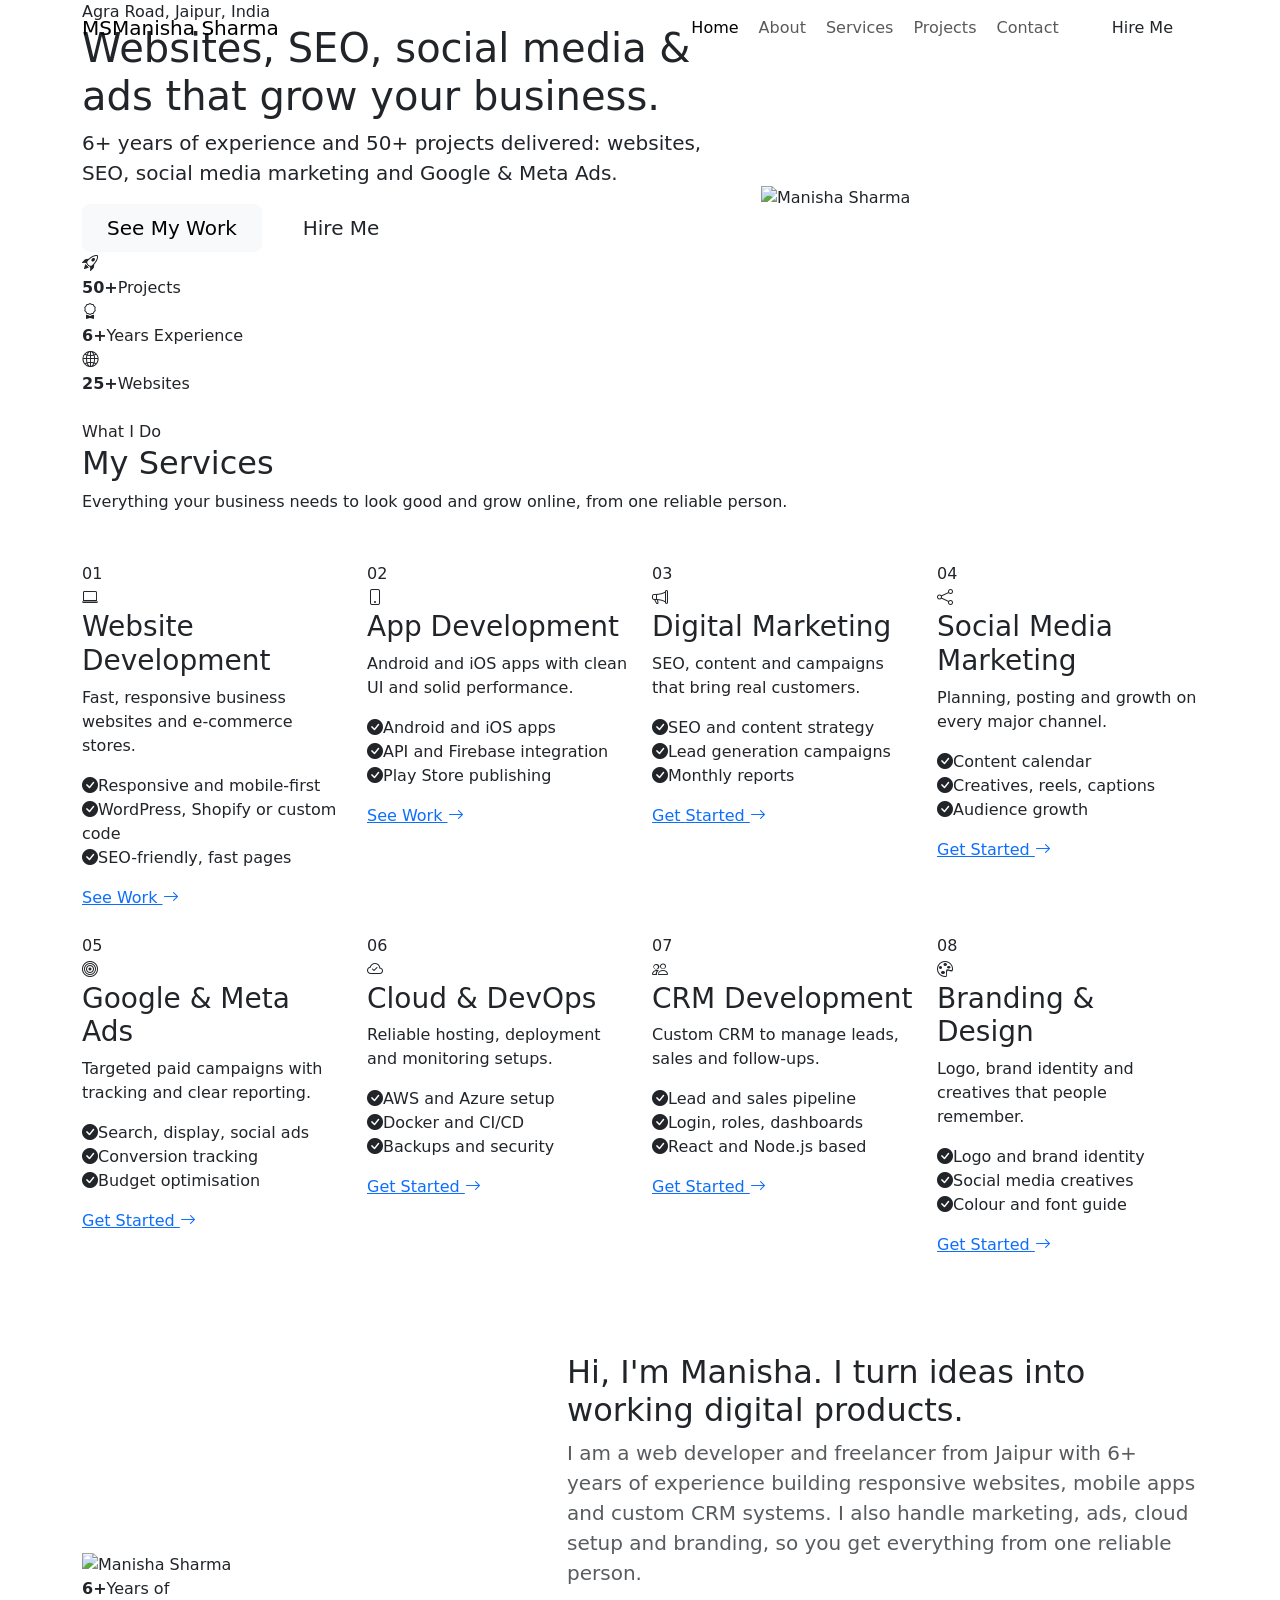
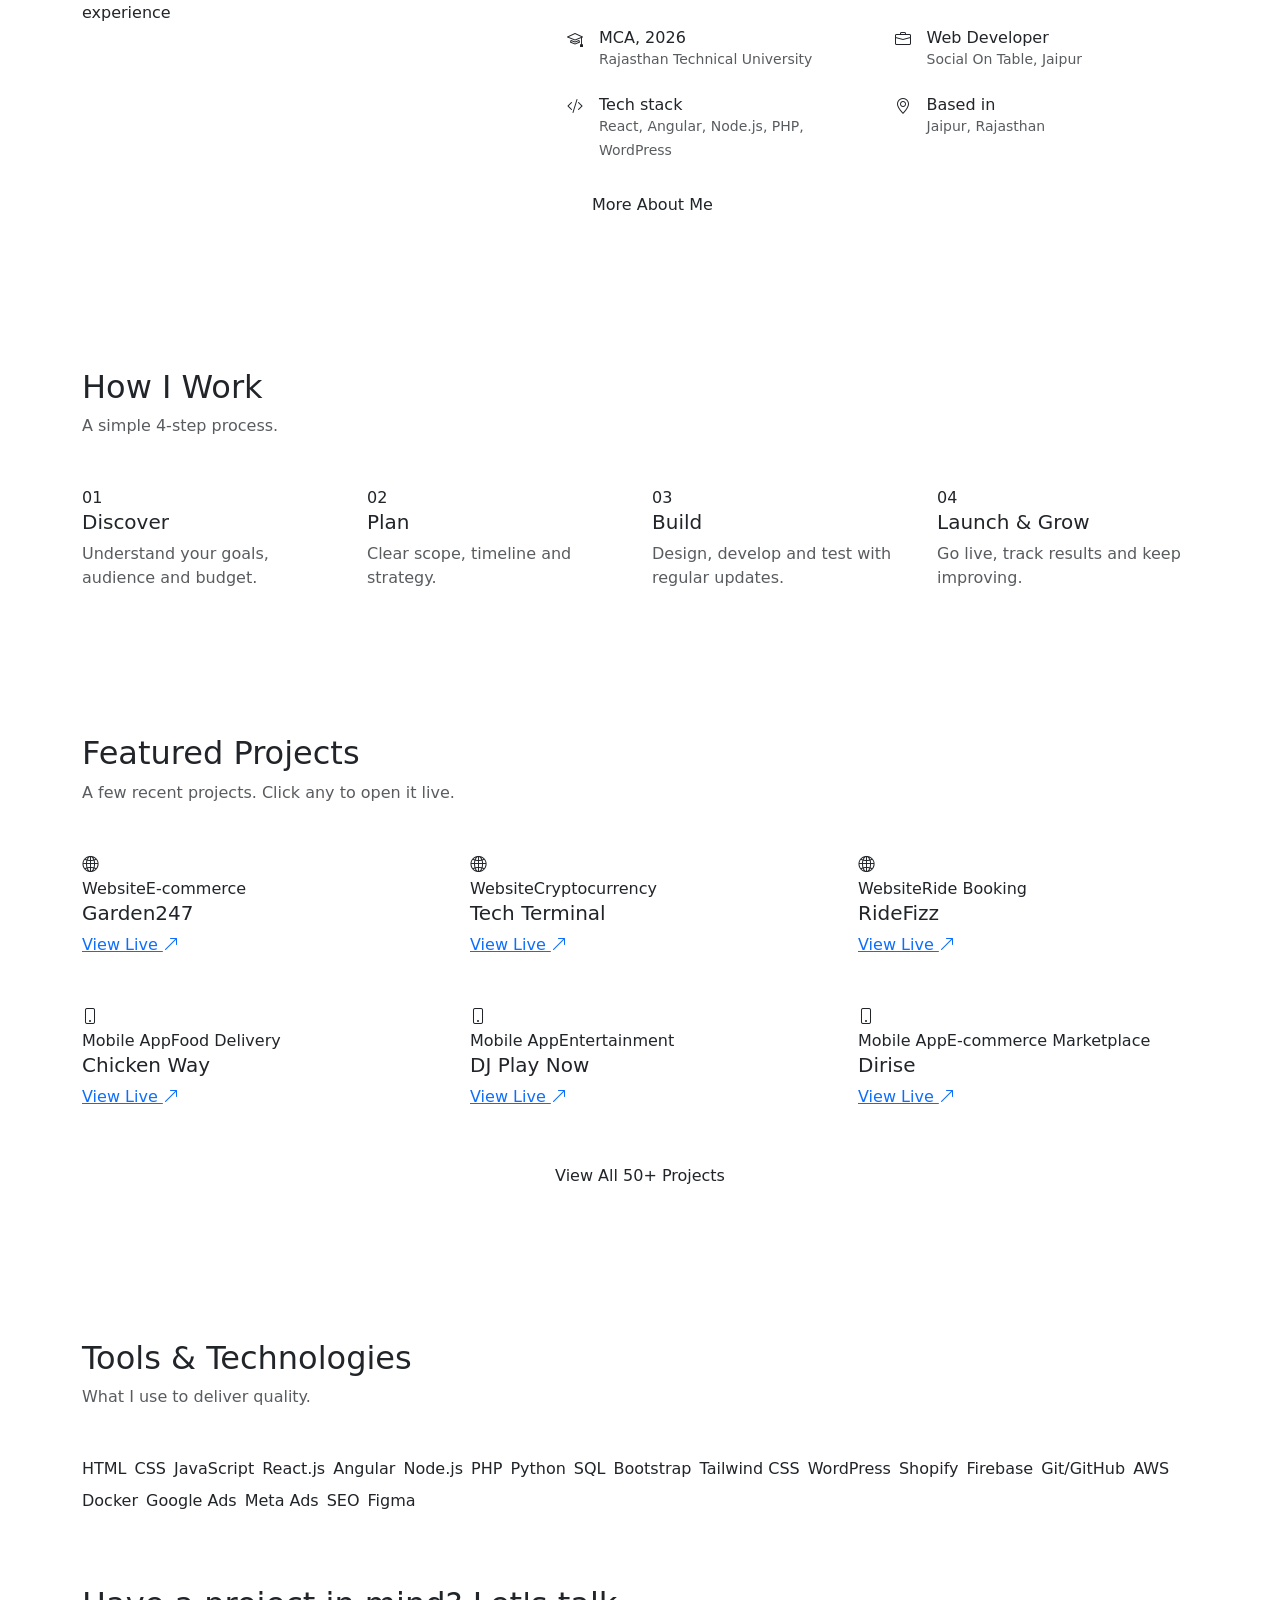
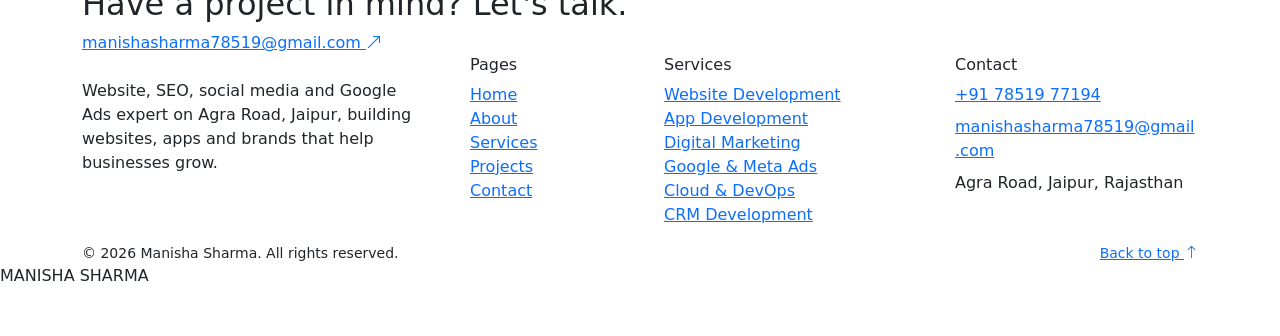
==== index.html @ 6ac6986d "Add files via upload" ====
<!DOCTYPE html>
<html lang="en"><head><meta charset="UTF-8"><meta name="viewport" content="width=device-width, initial-scale=1">
<title>Home | Manisha Sharma</title><meta name="description" content="Manisha Sharma - Manisha Sharma - 6+ years in websites, SEO, social media and Google &amp; Meta Ads. 50+ projects.">
<link href="https://cdn.jsdelivr.net/npm/bootstrap@5.3.3/dist/css/bootstrap.min.css" rel="stylesheet">
<link href="https://cdn.jsdelivr.net/npm/bootstrap-icons@1.11.3/font/bootstrap-icons.min.css" rel="stylesheet">
<link href="https://fonts.googleapis.com/css2?family=Plus+Jakarta+Sans:wght@500;600;700;800&family=DM+Sans:wght@400;500;700&display=swap" rel="stylesheet"><link href="css/style.css" rel="stylesheet"></head><body id="top">
<nav class="navbar navbar-expand-lg fixed-top"><div class="container"><a class="navbar-brand" href="index.html"><span class="logo">MS</span>Manisha Sharma</a>
<button class="navbar-toggler border-0" data-bs-toggle="collapse" data-bs-target="#nv" aria-label="Menu"><i class="bi bi-list fs-1 text-navy"></i></button>
<div class="collapse navbar-collapse" id="nv"><ul class="navbar-nav ms-auto align-items-lg-center gap-lg-1"><li class="nav-item"><a class="nav-link active" href="index.html">Home</a></li><li class="nav-item"><a class="nav-link" href="about.html">About</a></li><li class="nav-item"><a class="nav-link" href="services.html">Services</a></li><li class="nav-item"><a class="nav-link" href="projects.html">Projects</a></li><li class="nav-item"><a class="nav-link" href="contact.html">Contact</a></li><li class="nav-item ms-lg-3 mt-2 mt-lg-0"><a href="contact.html" class="btn btn-navy px-4">Hire Me</a></li></ul></div></div></nav>
<section class="hero"><div class="container"><div class="row align-items-center g-5"><div class="col-lg-7 order-2 order-lg-1"><span class="tag">Agra Road, Jaipur, India</span><h1>Websites, SEO, social media &amp; ads that grow your business.</h1><p class="lead">6+ years of experience and 50+ projects delivered: websites, SEO, social media marketing and Google &amp; Meta Ads.</p><div class="d-flex flex-wrap gap-3"><a href="projects.html" class="btn btn-light btn-lg px-4">See My Work</a><a href="contact.html" class="btn btn-ghost btn-lg px-4">Hire Me</a></div><div class="hero-stats"><div class="hs"><i class="bi bi-rocket-takeoff"></i><div><b>50+</b><span>Projects</span></div></div><div class="hs"><i class="bi bi-award"></i><div><b>6+</b><span>Years Experience</span></div></div><div class="hs"><i class="bi bi-globe2"></i><div><b>25+</b><span>Websites</span></div></div></div></div><div class="col-lg-5 order-1 order-lg-2"><div class="photo-card"><img src="img/manisha.png" alt="Manisha Sharma"></div></div></div></div></section>
<section class="svc2"><div class="container py-4"><div class="sh mb-5"><span class="tag2">What I Do</span><h2 class="sec-title">My Services</h2><p class="mb-0">Everything your business needs to look good and grow online, from one reliable person.</p></div><div class="row g-4"><div class="col-md-6 col-xl-3"><div class="sv2"><span class="sv2-n">01</span><div class="sv2-ic"><i class="bi bi-laptop"></i></div><h3>Website Development</h3><p>Fast, responsive business websites and e-commerce stores.</p><ul class="list-unstyled"><li><i class="bi bi-check-circle-fill"></i><span>Responsive and mobile-first</span></li><li><i class="bi bi-check-circle-fill"></i><span>WordPress, Shopify or custom code</span></li><li><i class="bi bi-check-circle-fill"></i><span>SEO-friendly, fast pages</span></li></ul><a href="projects.html?cat=Website" class="sv2-go">See Work <i class="bi bi-arrow-right"></i></a></div></div><div class="col-md-6 col-xl-3"><div class="sv2"><span class="sv2-n">02</span><div class="sv2-ic"><i class="bi bi-phone"></i></div><h3>App Development</h3><p>Android and iOS apps with clean UI and solid performance.</p><ul class="list-unstyled"><li><i class="bi bi-check-circle-fill"></i><span>Android and iOS apps</span></li><li><i class="bi bi-check-circle-fill"></i><span>API and Firebase integration</span></li><li><i class="bi bi-check-circle-fill"></i><span>Play Store publishing</span></li></ul><a href="projects.html?cat=Mobile%20App" class="sv2-go">See Work <i class="bi bi-arrow-right"></i></a></div></div><div class="col-md-6 col-xl-3"><div class="sv2"><span class="sv2-n">03</span><div class="sv2-ic"><i class="bi bi-megaphone"></i></div><h3>Digital Marketing</h3><p>SEO, content and campaigns that bring real customers.</p><ul class="list-unstyled"><li><i class="bi bi-check-circle-fill"></i><span>SEO and content strategy</span></li><li><i class="bi bi-check-circle-fill"></i><span>Lead generation campaigns</span></li><li><i class="bi bi-check-circle-fill"></i><span>Monthly reports</span></li></ul><a href="contact.html" class="sv2-go">Get Started <i class="bi bi-arrow-right"></i></a></div></div><div class="col-md-6 col-xl-3"><div class="sv2"><span class="sv2-n">04</span><div class="sv2-ic"><i class="bi bi-share"></i></div><h3>Social Media Marketing</h3><p>Planning, posting and growth on every major channel.</p><ul class="list-unstyled"><li><i class="bi bi-check-circle-fill"></i><span>Content calendar</span></li><li><i class="bi bi-check-circle-fill"></i><span>Creatives, reels, captions</span></li><li><i class="bi bi-check-circle-fill"></i><span>Audience growth</span></li></ul><a href="contact.html" class="sv2-go">Get Started <i class="bi bi-arrow-right"></i></a></div></div><div class="col-md-6 col-xl-3"><div class="sv2"><span class="sv2-n">05</span><div class="sv2-ic"><i class="bi bi-bullseye"></i></div><h3>Google &amp; Meta Ads</h3><p>Targeted paid campaigns with tracking and clear reporting.</p><ul class="list-unstyled"><li><i class="bi bi-check-circle-fill"></i><span>Search, display, social ads</span></li><li><i class="bi bi-check-circle-fill"></i><span>Conversion tracking</span></li><li><i class="bi bi-check-circle-fill"></i><span>Budget optimisation</span></li></ul><a href="contact.html" class="sv2-go">Get Started <i class="bi bi-arrow-right"></i></a></div></div><div class="col-md-6 col-xl-3"><div class="sv2"><span class="sv2-n">06</span><div class="sv2-ic"><i class="bi bi-cloud-check"></i></div><h3>Cloud &amp; DevOps</h3><p>Reliable hosting, deployment and monitoring setups.</p><ul class="list-unstyled"><li><i class="bi bi-check-circle-fill"></i><span>AWS and Azure setup</span></li><li><i class="bi bi-check-circle-fill"></i><span>Docker and CI/CD</span></li><li><i class="bi bi-check-circle-fill"></i><span>Backups and security</span></li></ul><a href="contact.html" class="sv2-go">Get Started <i class="bi bi-arrow-right"></i></a></div></div><div class="col-md-6 col-xl-3"><div class="sv2"><span class="sv2-n">07</span><div class="sv2-ic"><i class="bi bi-people"></i></div><h3>CRM Development</h3><p>Custom CRM to manage leads, sales and follow-ups.</p><ul class="list-unstyled"><li><i class="bi bi-check-circle-fill"></i><span>Lead and sales pipeline</span></li><li><i class="bi bi-check-circle-fill"></i><span>Login, roles, dashboards</span></li><li><i class="bi bi-check-circle-fill"></i><span>React and Node.js based</span></li></ul><a href="contact.html" class="sv2-go">Get Started <i class="bi bi-arrow-right"></i></a></div></div><div class="col-md-6 col-xl-3"><div class="sv2"><span class="sv2-n">08</span><div class="sv2-ic"><i class="bi bi-palette"></i></div><h3>Branding &amp; Design</h3><p>Logo, brand identity and creatives that people remember.</p><ul class="list-unstyled"><li><i class="bi bi-check-circle-fill"></i><span>Logo and brand identity</span></li><li><i class="bi bi-check-circle-fill"></i><span>Social media creatives</span></li><li><i class="bi bi-check-circle-fill"></i><span>Colour and font guide</span></li></ul><a href="contact.html" class="sv2-go">Get Started <i class="bi bi-arrow-right"></i></a></div></div></div></div></section>
<section class="py-5"><div class="container py-4"><div class="row align-items-center g-5"><div class="col-lg-5"><div class="ab-photo"><div class="ab-back"></div><div class="frame"><img src="img/manisha.png" alt="Manisha Sharma"></div><div class="ab-badge"><b>6+</b><span>Years of<br>experience</span></div></div></div>
<div class="col-lg-7"><h2 class="sec-title">Hi, I'm Manisha. I turn ideas into working digital products.</h2><p class="text-muted fs-5">I am a web developer and freelancer from Jaipur with 6+ years of experience building responsive websites, mobile apps and custom CRM systems. I also handle marketing, ads, cloud setup and branding, so you get everything from one reliable person.</p>
<div class="row g-4 my-3"><div class="col-sm-6"><div class="feat d-flex gap-3"><div class="ic ic-sm"><i class="bi bi-mortarboard"></i></div><div><h6 class="mb-0">MCA, 2026</h6><span class="text-muted small">Rajasthan Technical University</span></div></div></div><div class="col-sm-6"><div class="feat d-flex gap-3"><div class="ic ic-sm"><i class="bi bi-briefcase"></i></div><div><h6 class="mb-0">Web Developer</h6><span class="text-muted small">Social On Table, Jaipur</span></div></div></div><div class="col-sm-6"><div class="feat d-flex gap-3"><div class="ic ic-sm"><i class="bi bi-code-slash"></i></div><div><h6 class="mb-0">Tech stack</h6><span class="text-muted small">React, Angular, Node.js, PHP, WordPress</span></div></div></div><div class="col-sm-6"><div class="feat d-flex gap-3"><div class="ic ic-sm"><i class="bi bi-geo-alt"></i></div><div><h6 class="mb-0">Based in</h6><span class="text-muted small">Jaipur, Rajasthan</span></div></div></div></div><div class="d-flex flex-wrap gap-3 mt-4"><a href="about.html" class="btn btn-outline-navy px-4">More About Me</a></div></div></div></div></section>
<section class="py-5 bg-soft" ><div class="container py-4"><div class="sh mb-5"><h2 class="sec-title">How I Work</h2><p class="text-muted mb-0">A simple 4-step process.</p></div><div class="row g-4"><div class="col-6 col-lg-3"><div class="step"><span>01</span><h5>Discover</h5><p class="text-muted mb-0">Understand your goals, audience and budget.</p></div></div><div class="col-6 col-lg-3"><div class="step"><span>02</span><h5>Plan</h5><p class="text-muted mb-0">Clear scope, timeline and strategy.</p></div></div><div class="col-6 col-lg-3"><div class="step"><span>03</span><h5>Build</h5><p class="text-muted mb-0">Design, develop and test with regular updates.</p></div></div><div class="col-6 col-lg-3"><div class="step"><span>04</span><h5>Launch &amp; Grow</h5><p class="text-muted mb-0">Go live, track results and keep improving.</p></div></div></div></div></section>
<section class="py-5 " ><div class="container py-4"><div class="sh mb-5"><h2 class="sec-title">Featured Projects</h2><p class="text-muted mb-0">A few recent projects. Click any to open it live.</p></div><div class="row g-5" id="pg"><div class="col-md-6 col-lg-4 pi" data-cat="Website"><div class="pcard h-100"><div class="frame-b"><div class="bar"><i></i><i></i><i></i></div><div class="shot"><i class="bi bi-globe2"></i><img src="https://s.wordpress.com/mshots/v1/https%3A%2F%2Fgarden247.co.uk?w=1000&h=625" alt="Garden247" loading="lazy" onerror="this.remove()"></div></div><div class="pinfo"><span class="pc">Website</span><span class="pind">E-commerce</span><h5>Garden247</h5><a href="https://garden247.co.uk" target="_blank" rel="noopener" class="plink">View Live <i class="bi bi-arrow-up-right"></i></a></div></div></div><div class="col-md-6 col-lg-4 pi" data-cat="Website"><div class="pcard h-100"><div class="frame-b"><div class="bar"><i></i><i></i><i></i></div><div class="shot"><i class="bi bi-globe2"></i><img src="https://s.wordpress.com/mshots/v1/https%3A%2F%2Ftechterminal.info?w=1000&h=625" alt="Tech Terminal" loading="lazy" onerror="this.remove()"></div></div><div class="pinfo"><span class="pc">Website</span><span class="pind">Cryptocurrency</span><h5>Tech Terminal</h5><a href="https://techterminal.info" target="_blank" rel="noopener" class="plink">View Live <i class="bi bi-arrow-up-right"></i></a></div></div></div><div class="col-md-6 col-lg-4 pi" data-cat="Website"><div class="pcard h-100"><div class="frame-b"><div class="bar"><i></i><i></i><i></i></div><div class="shot"><i class="bi bi-globe2"></i><img src="https://s.wordpress.com/mshots/v1/https%3A%2F%2Fridefizz.com?w=1000&h=625" alt="RideFizz" loading="lazy" onerror="this.remove()"></div></div><div class="pinfo"><span class="pc">Website</span><span class="pind">Ride Booking</span><h5>RideFizz</h5><a href="https://ridefizz.com" target="_blank" rel="noopener" class="plink">View Live <i class="bi bi-arrow-up-right"></i></a></div></div></div><div class="col-md-6 col-lg-4 pi" data-cat="Mobile App"><div class="pcard h-100"><div class="frame-b"><div class="bar"><i></i><i></i><i></i></div><div class="shot"><i class="bi bi-phone"></i><img src="https://s.wordpress.com/mshots/v1/https%3A%2F%2Fplay.google.com%2Fstore%2Fapps%2Fdetails%3Fid%3Dcom.chickenway.moka?w=1000&h=625" alt="Chicken Way app" loading="lazy" onerror="this.remove()"></div></div><div class="pinfo"><span class="pc">Mobile App</span><span class="pind">Food Delivery</span><h5>Chicken Way</h5><a href="https://play.google.com/store/apps/details?id=com.chickenway.moka" target="_blank" rel="noopener" class="plink">View Live <i class="bi bi-arrow-up-right"></i></a></div></div></div><div class="col-md-6 col-lg-4 pi" data-cat="Mobile App"><div class="pcard h-100"><div class="frame-b"><div class="bar"><i></i><i></i><i></i></div><div class="shot"><i class="bi bi-phone"></i><img src="https://s.wordpress.com/mshots/v1/https%3A%2F%2Fplay.google.com%2Fstore%2Fapps%2Fdetails%3Fid%3Dcom.djplaynow.djplaynow?w=1000&h=625" alt="DJ Play Now app" loading="lazy" onerror="this.remove()"></div></div><div class="pinfo"><span class="pc">Mobile App</span><span class="pind">Entertainment</span><h5>DJ Play Now</h5><a href="https://play.google.com/store/apps/details?id=com.djplaynow.djplaynow" target="_blank" rel="noopener" class="plink">View Live <i class="bi bi-arrow-up-right"></i></a></div></div></div><div class="col-md-6 col-lg-4 pi" data-cat="Mobile App"><div class="pcard h-100"><div class="frame-b"><div class="bar"><i></i><i></i><i></i></div><div class="shot"><i class="bi bi-phone"></i><img src="https://s.wordpress.com/mshots/v1/https%3A%2F%2Fplay.google.com%2Fstore%2Fapps%2Fdetails%3Fid%3Dcom.dirise.dirisee?w=1000&h=625" alt="Dirise app" loading="lazy" onerror="this.remove()"></div></div><div class="pinfo"><span class="pc">Mobile App</span><span class="pind">E-commerce Marketplace</span><h5>Dirise</h5><a href="https://play.google.com/store/apps/details?id=com.dirise.dirisee" target="_blank" rel="noopener" class="plink">View Live <i class="bi bi-arrow-up-right"></i></a></div></div></div></div><div class="text-center mt-5"><a href="projects.html" class="btn btn-navy px-4">View All 50+ Projects</a></div></div></section>
<section class="py-5 " ><div class="container py-4"><div class="sh mb-5"><h2 class="sec-title">Tools & Technologies</h2><p class="text-muted mb-0">What I use to deliver quality.</p></div><div class="d-flex flex-wrap gap-2"><span class="chip">HTML</span><span class="chip">CSS</span><span class="chip">JavaScript</span><span class="chip">React.js</span><span class="chip">Angular</span><span class="chip">Node.js</span><span class="chip">PHP</span><span class="chip">Python</span><span class="chip">SQL</span><span class="chip">Bootstrap</span><span class="chip">Tailwind CSS</span><span class="chip">WordPress</span><span class="chip">Shopify</span><span class="chip">Firebase</span><span class="chip">Git/GitHub</span><span class="chip">AWS</span><span class="chip">Docker</span><span class="chip">Google Ads</span><span class="chip">Meta Ads</span><span class="chip">SEO</span><span class="chip">Figma</span></div></div></section>

<footer class="footer"><div class="container"><div class="row g-4 align-items-end ft-top"><div class="col-12"><h2 class="ft-h">Have a project in mind? Let's talk.</h2><a class="ft-mail" href="mailto:manishasharma78519@gmail.com">manishasharma78519@gmail.com <i class="bi bi-arrow-up-right"></i></a></div></div>
<div class="row g-5 ft-mid"><div class="col-lg-4"><a class="navbar-brand text-white mb-3" href="index.html"><span class="logo logo-w">MS</span>Manisha Sharma</a><p>Website, SEO, social media and Google Ads expert on Agra Road, Jaipur, building websites, apps and brands that help businesses grow.</p></div>
<div class="col-6 col-lg-2"><h6>Pages</h6><ul class="list-unstyled"><li><a href="index.html">Home</a></li><li><a href="about.html">About</a></li><li><a href="services.html">Services</a></li><li><a href="projects.html">Projects</a></li><li><a href="contact.html">Contact</a></li></ul></div><div class="col-6 col-lg-3"><h6>Services</h6><ul class="list-unstyled"><li><a href="services.html">Website Development</a></li><li><a href="services.html">App Development</a></li><li><a href="services.html">Digital Marketing</a></li><li><a href="services.html">Google & Meta Ads</a></li><li><a href="services.html">Cloud & DevOps</a></li><li><a href="services.html">CRM Development</a></li></ul></div><div class="col-12 col-lg-3"><h6>Contact</h6><p class="mb-2"><a href="tel:+917851977194">+91 78519 77194</a></p><p class="mb-2"><a href="mailto:manishasharma78519@gmail.com" style="overflow-wrap:anywhere">manishasharma78519@gmail.com</a></p><p>Agra Road, Jaipur, Rajasthan</p></div></div>
<div class="ft-bot d-flex justify-content-between flex-wrap gap-2 small"><span>&copy; 2026 Manisha Sharma. All rights reserved.</span><a href="#top">Back to top <i class="bi bi-arrow-up"></i></a></div></div><div class="wm" aria-hidden="true">MANISHA SHARMA</div></footer>
<script src="https://cdn.jsdelivr.net/npm/bootstrap@5.3.3/dist/js/bootstrap.bundle.min.js"></script><script src="js/main.js"></script></body></html>
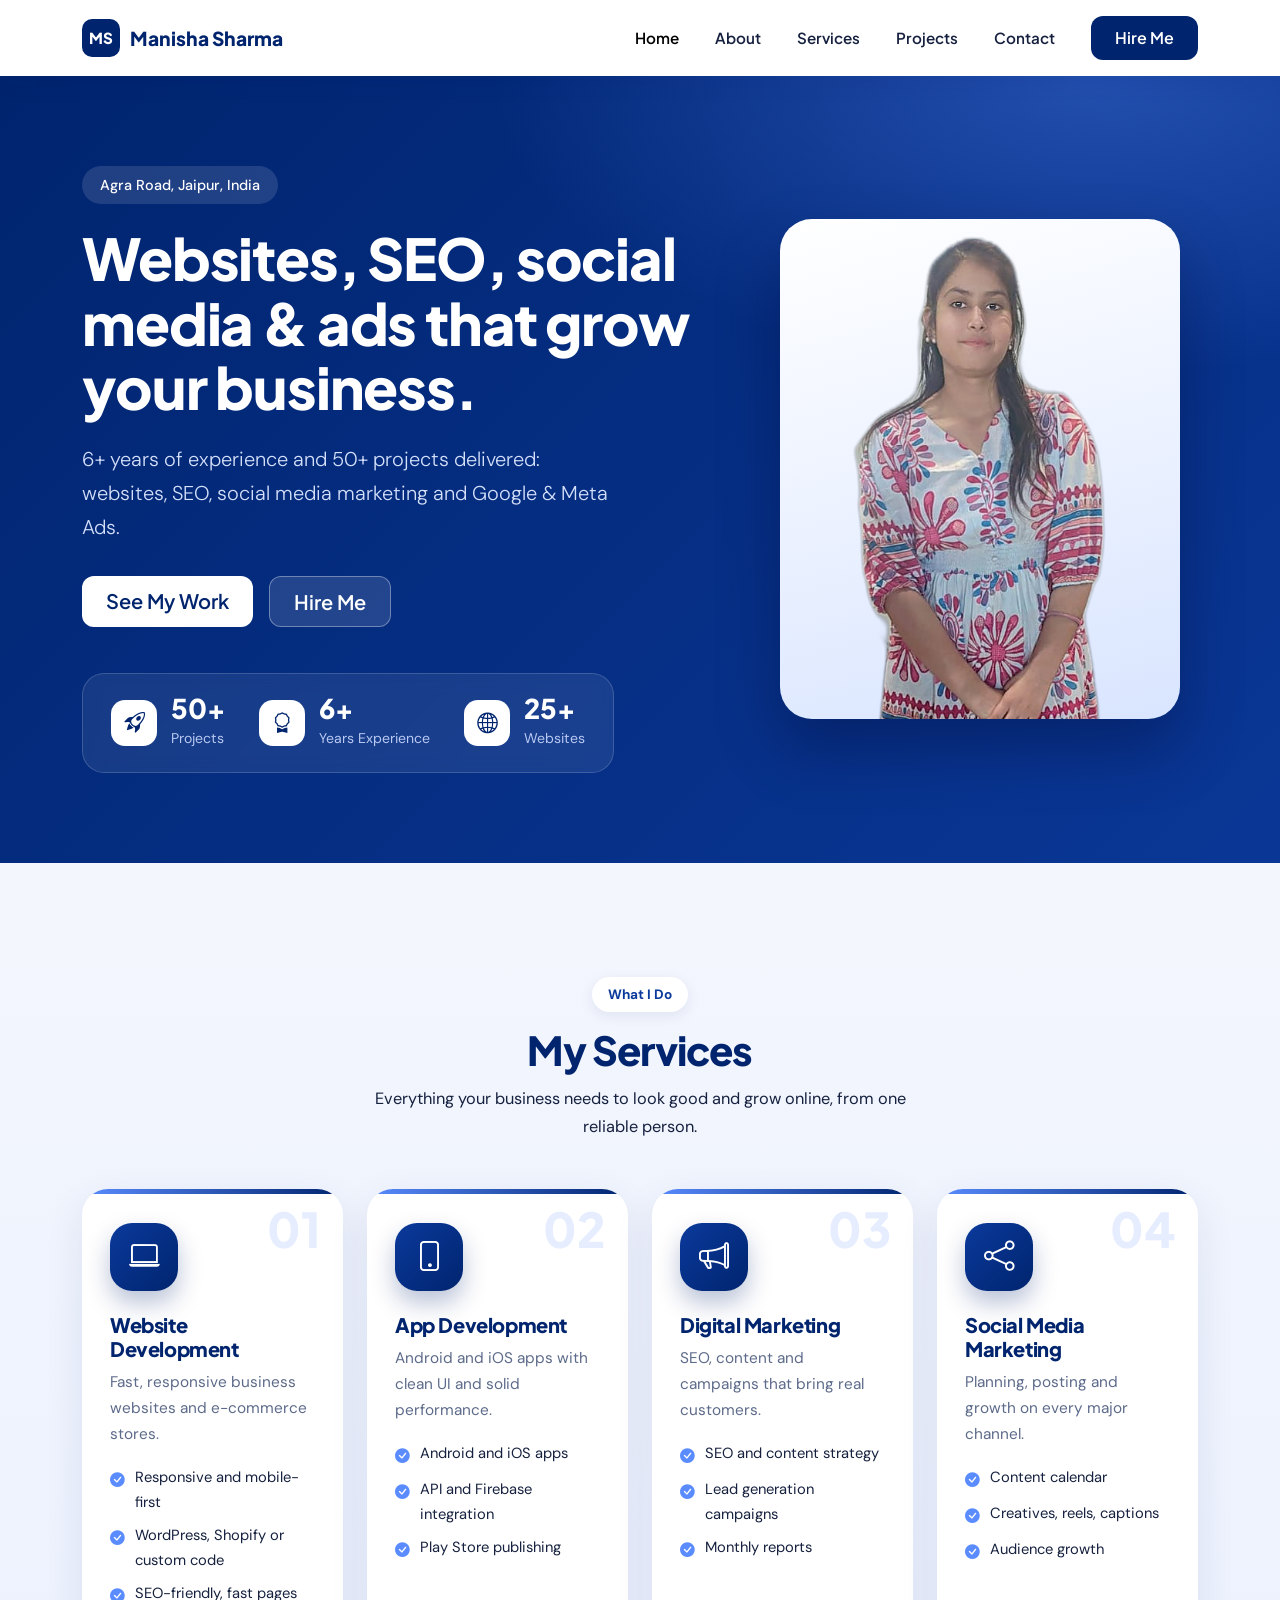
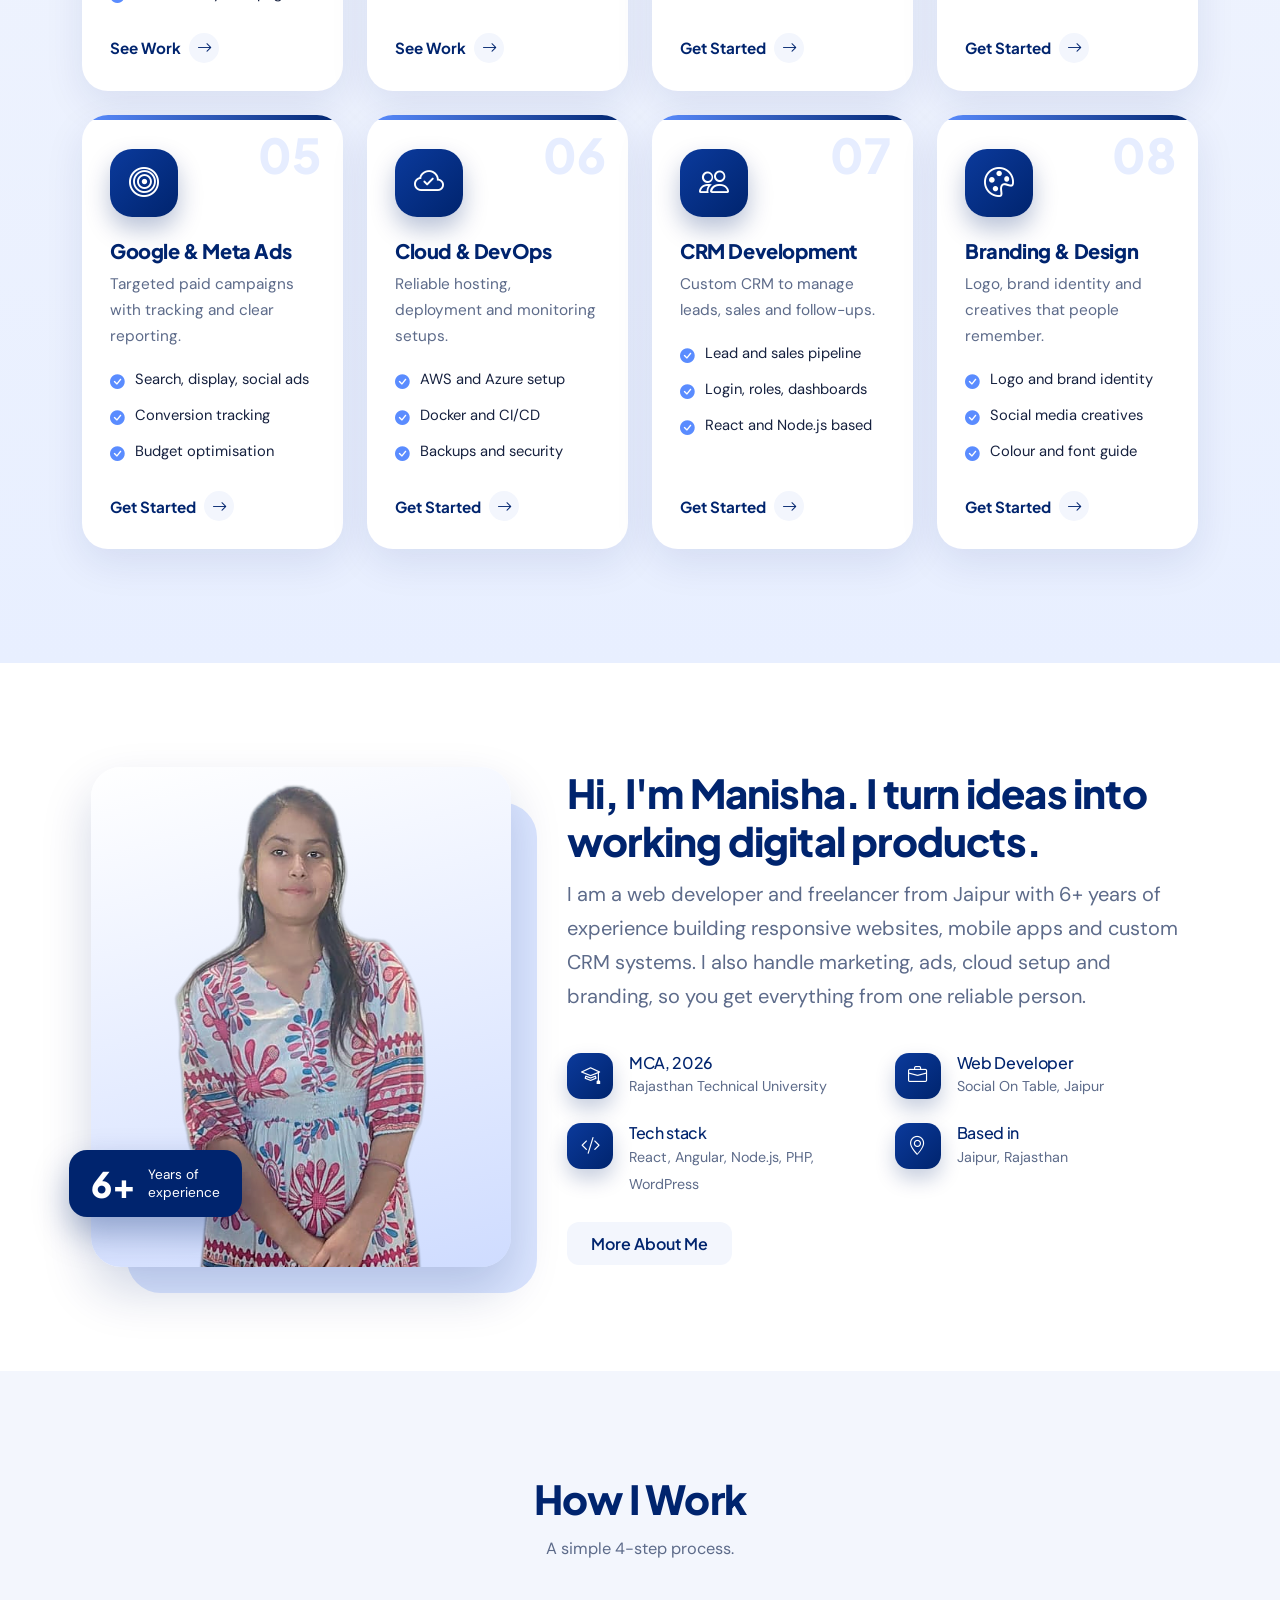
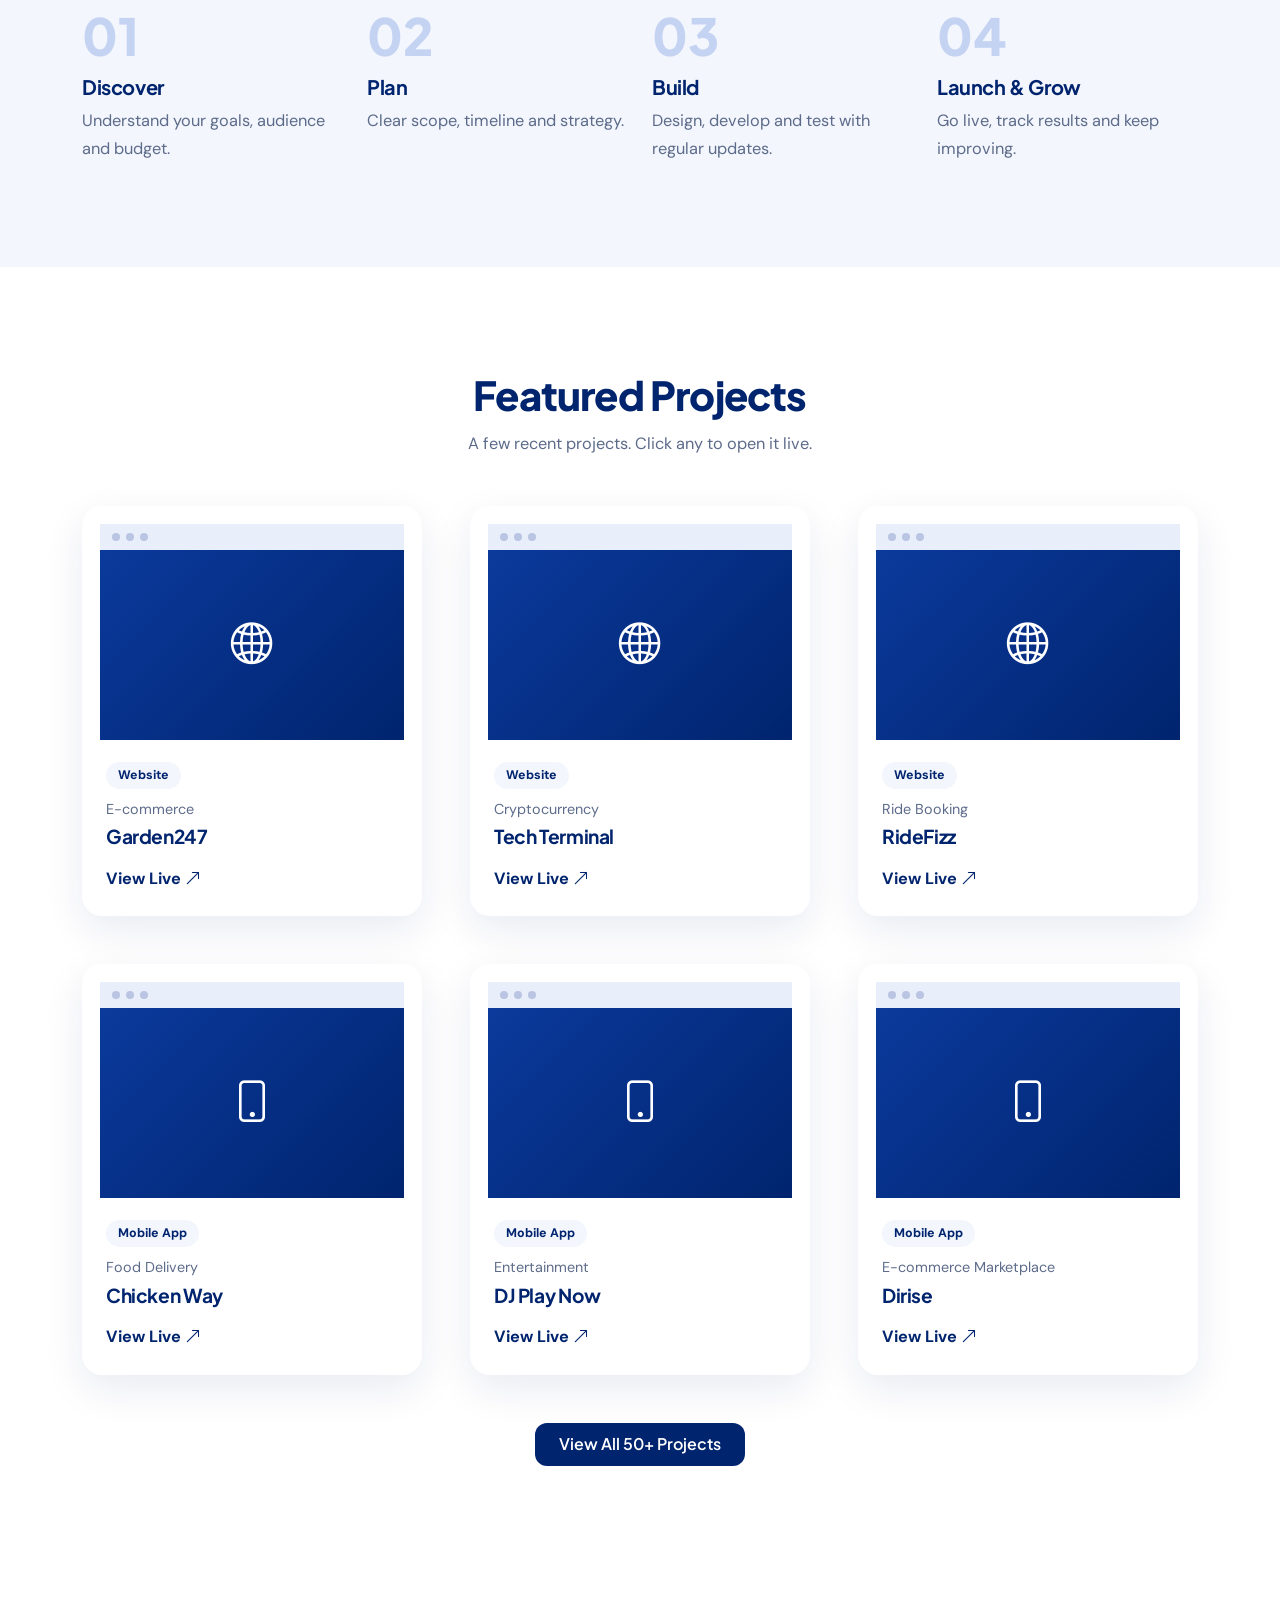
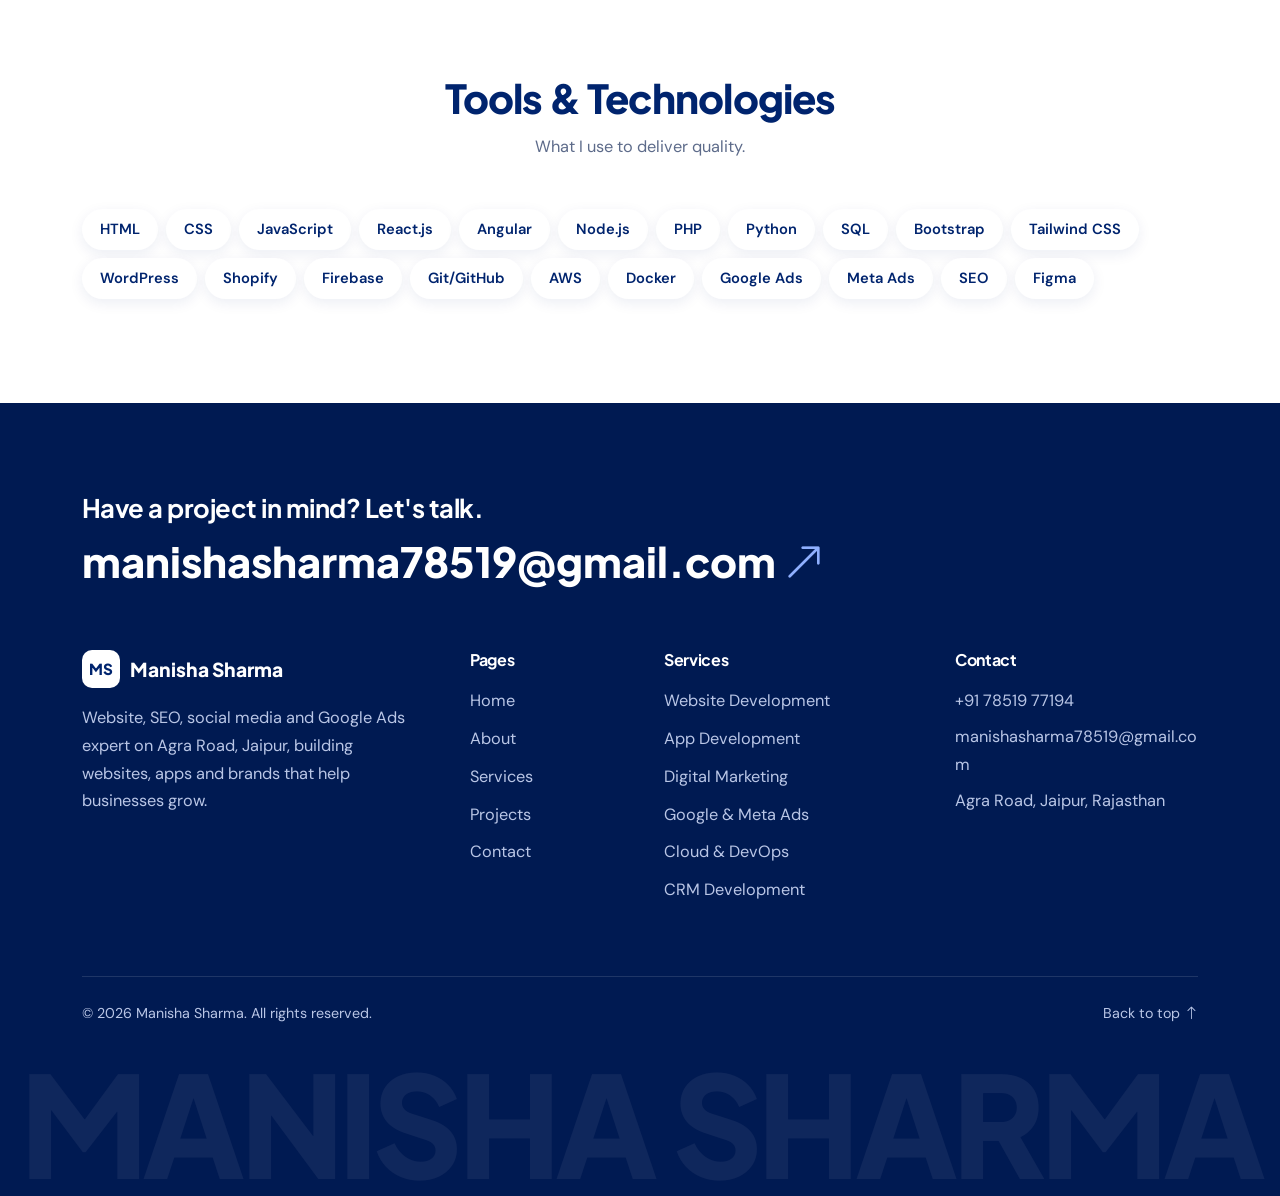
==== commit 1584b2c5: "Add files via upload" ====
--- a/index.html
+++ b/index.html
@@ -3,13 +3,13 @@
 <title>Home | Manisha Sharma</title><meta name="description" content="Manisha Sharma - Manisha Sharma - 6+ years in websites, SEO, social media and Google &amp; Meta Ads. 50+ projects.">
 <link href="https://cdn.jsdelivr.net/npm/bootstrap@5.3.3/dist/css/bootstrap.min.css" rel="stylesheet">
 <link href="https://cdn.jsdelivr.net/npm/bootstrap-icons@1.11.3/font/bootstrap-icons.min.css" rel="stylesheet">
-<link href="https://fonts.googleapis.com/css2?family=Plus+Jakarta+Sans:wght@500;600;700;800&family=DM+Sans:wght@400;500;700&display=swap" rel="stylesheet"><link href="css/style.css" rel="stylesheet"></head><body id="top">
+<link href="https://fonts.googleapis.com/css2?family=Plus+Jakarta+Sans:wght@500;600;700;800&family=DM+Sans:wght@400;500;700&display=swap" rel="stylesheet"><link href="style.css" rel="stylesheet"></head><body id="top">
 <nav class="navbar navbar-expand-lg fixed-top"><div class="container"><a class="navbar-brand" href="index.html"><span class="logo">MS</span>Manisha Sharma</a>
 <button class="navbar-toggler border-0" data-bs-toggle="collapse" data-bs-target="#nv" aria-label="Menu"><i class="bi bi-list fs-1 text-navy"></i></button>
 <div class="collapse navbar-collapse" id="nv"><ul class="navbar-nav ms-auto align-items-lg-center gap-lg-1"><li class="nav-item"><a class="nav-link active" href="index.html">Home</a></li><li class="nav-item"><a class="nav-link" href="about.html">About</a></li><li class="nav-item"><a class="nav-link" href="services.html">Services</a></li><li class="nav-item"><a class="nav-link" href="projects.html">Projects</a></li><li class="nav-item"><a class="nav-link" href="contact.html">Contact</a></li><li class="nav-item ms-lg-3 mt-2 mt-lg-0"><a href="contact.html" class="btn btn-navy px-4">Hire Me</a></li></ul></div></div></nav>
-<section class="hero"><div class="container"><div class="row align-items-center g-5"><div class="col-lg-7 order-2 order-lg-1"><span class="tag">Agra Road, Jaipur, India</span><h1>Websites, SEO, social media &amp; ads that grow your business.</h1><p class="lead">6+ years of experience and 50+ projects delivered: websites, SEO, social media marketing and Google &amp; Meta Ads.</p><div class="d-flex flex-wrap gap-3"><a href="projects.html" class="btn btn-light btn-lg px-4">See My Work</a><a href="contact.html" class="btn btn-ghost btn-lg px-4">Hire Me</a></div><div class="hero-stats"><div class="hs"><i class="bi bi-rocket-takeoff"></i><div><b>50+</b><span>Projects</span></div></div><div class="hs"><i class="bi bi-award"></i><div><b>6+</b><span>Years Experience</span></div></div><div class="hs"><i class="bi bi-globe2"></i><div><b>25+</b><span>Websites</span></div></div></div></div><div class="col-lg-5 order-1 order-lg-2"><div class="photo-card"><img src="img/manisha.png" alt="Manisha Sharma"></div></div></div></div></section>
+<section class="hero"><div class="container"><div class="row align-items-center g-5"><div class="col-lg-7 order-2 order-lg-1"><span class="tag">Agra Road, Jaipur, India</span><h1>Websites, SEO, social media &amp; ads that grow your business.</h1><p class="lead">6+ years of experience and 50+ projects delivered: websites, SEO, social media marketing and Google &amp; Meta Ads.</p><div class="d-flex flex-wrap gap-3"><a href="projects.html" class="btn btn-light btn-lg px-4">See My Work</a><a href="contact.html" class="btn btn-ghost btn-lg px-4">Hire Me</a></div><div class="hero-stats"><div class="hs"><i class="bi bi-rocket-takeoff"></i><div><b>50+</b><span>Projects</span></div></div><div class="hs"><i class="bi bi-award"></i><div><b>6+</b><span>Years Experience</span></div></div><div class="hs"><i class="bi bi-globe2"></i><div><b>25+</b><span>Websites</span></div></div></div></div><div class="col-lg-5 order-1 order-lg-2"><div class="photo-card"><img src="manisha.png" alt="Manisha Sharma"></div></div></div></div></section>
 <section class="svc2"><div class="container py-4"><div class="sh mb-5"><span class="tag2">What I Do</span><h2 class="sec-title">My Services</h2><p class="mb-0">Everything your business needs to look good and grow online, from one reliable person.</p></div><div class="row g-4"><div class="col-md-6 col-xl-3"><div class="sv2"><span class="sv2-n">01</span><div class="sv2-ic"><i class="bi bi-laptop"></i></div><h3>Website Development</h3><p>Fast, responsive business websites and e-commerce stores.</p><ul class="list-unstyled"><li><i class="bi bi-check-circle-fill"></i><span>Responsive and mobile-first</span></li><li><i class="bi bi-check-circle-fill"></i><span>WordPress, Shopify or custom code</span></li><li><i class="bi bi-check-circle-fill"></i><span>SEO-friendly, fast pages</span></li></ul><a href="projects.html?cat=Website" class="sv2-go">See Work <i class="bi bi-arrow-right"></i></a></div></div><div class="col-md-6 col-xl-3"><div class="sv2"><span class="sv2-n">02</span><div class="sv2-ic"><i class="bi bi-phone"></i></div><h3>App Development</h3><p>Android and iOS apps with clean UI and solid performance.</p><ul class="list-unstyled"><li><i class="bi bi-check-circle-fill"></i><span>Android and iOS apps</span></li><li><i class="bi bi-check-circle-fill"></i><span>API and Firebase integration</span></li><li><i class="bi bi-check-circle-fill"></i><span>Play Store publishing</span></li></ul><a href="projects.html?cat=Mobile%20App" class="sv2-go">See Work <i class="bi bi-arrow-right"></i></a></div></div><div class="col-md-6 col-xl-3"><div class="sv2"><span class="sv2-n">03</span><div class="sv2-ic"><i class="bi bi-megaphone"></i></div><h3>Digital Marketing</h3><p>SEO, content and campaigns that bring real customers.</p><ul class="list-unstyled"><li><i class="bi bi-check-circle-fill"></i><span>SEO and content strategy</span></li><li><i class="bi bi-check-circle-fill"></i><span>Lead generation campaigns</span></li><li><i class="bi bi-check-circle-fill"></i><span>Monthly reports</span></li></ul><a href="contact.html" class="sv2-go">Get Started <i class="bi bi-arrow-right"></i></a></div></div><div class="col-md-6 col-xl-3"><div class="sv2"><span class="sv2-n">04</span><div class="sv2-ic"><i class="bi bi-share"></i></div><h3>Social Media Marketing</h3><p>Planning, posting and growth on every major channel.</p><ul class="list-unstyled"><li><i class="bi bi-check-circle-fill"></i><span>Content calendar</span></li><li><i class="bi bi-check-circle-fill"></i><span>Creatives, reels, captions</span></li><li><i class="bi bi-check-circle-fill"></i><span>Audience growth</span></li></ul><a href="contact.html" class="sv2-go">Get Started <i class="bi bi-arrow-right"></i></a></div></div><div class="col-md-6 col-xl-3"><div class="sv2"><span class="sv2-n">05</span><div class="sv2-ic"><i class="bi bi-bullseye"></i></div><h3>Google &amp; Meta Ads</h3><p>Targeted paid campaigns with tracking and clear reporting.</p><ul class="list-unstyled"><li><i class="bi bi-check-circle-fill"></i><span>Search, display, social ads</span></li><li><i class="bi bi-check-circle-fill"></i><span>Conversion tracking</span></li><li><i class="bi bi-check-circle-fill"></i><span>Budget optimisation</span></li></ul><a href="contact.html" class="sv2-go">Get Started <i class="bi bi-arrow-right"></i></a></div></div><div class="col-md-6 col-xl-3"><div class="sv2"><span class="sv2-n">06</span><div class="sv2-ic"><i class="bi bi-cloud-check"></i></div><h3>Cloud &amp; DevOps</h3><p>Reliable hosting, deployment and monitoring setups.</p><ul class="list-unstyled"><li><i class="bi bi-check-circle-fill"></i><span>AWS and Azure setup</span></li><li><i class="bi bi-check-circle-fill"></i><span>Docker and CI/CD</span></li><li><i class="bi bi-check-circle-fill"></i><span>Backups and security</span></li></ul><a href="contact.html" class="sv2-go">Get Started <i class="bi bi-arrow-right"></i></a></div></div><div class="col-md-6 col-xl-3"><div class="sv2"><span class="sv2-n">07</span><div class="sv2-ic"><i class="bi bi-people"></i></div><h3>CRM Development</h3><p>Custom CRM to manage leads, sales and follow-ups.</p><ul class="list-unstyled"><li><i class="bi bi-check-circle-fill"></i><span>Lead and sales pipeline</span></li><li><i class="bi bi-check-circle-fill"></i><span>Login, roles, dashboards</span></li><li><i class="bi bi-check-circle-fill"></i><span>React and Node.js based</span></li></ul><a href="contact.html" class="sv2-go">Get Started <i class="bi bi-arrow-right"></i></a></div></div><div class="col-md-6 col-xl-3"><div class="sv2"><span class="sv2-n">08</span><div class="sv2-ic"><i class="bi bi-palette"></i></div><h3>Branding &amp; Design</h3><p>Logo, brand identity and creatives that people remember.</p><ul class="list-unstyled"><li><i class="bi bi-check-circle-fill"></i><span>Logo and brand identity</span></li><li><i class="bi bi-check-circle-fill"></i><span>Social media creatives</span></li><li><i class="bi bi-check-circle-fill"></i><span>Colour and font guide</span></li></ul><a href="contact.html" class="sv2-go">Get Started <i class="bi bi-arrow-right"></i></a></div></div></div></div></section>
-<section class="py-5"><div class="container py-4"><div class="row align-items-center g-5"><div class="col-lg-5"><div class="ab-photo"><div class="ab-back"></div><div class="frame"><img src="img/manisha.png" alt="Manisha Sharma"></div><div class="ab-badge"><b>6+</b><span>Years of<br>experience</span></div></div></div>
+<section class="py-5"><div class="container py-4"><div class="row align-items-center g-5"><div class="col-lg-5"><div class="ab-photo"><div class="ab-back"></div><div class="frame"><img src="manisha.png" alt="Manisha Sharma"></div><div class="ab-badge"><b>6+</b><span>Years of<br>experience</span></div></div></div>
 <div class="col-lg-7"><h2 class="sec-title">Hi, I'm Manisha. I turn ideas into working digital products.</h2><p class="text-muted fs-5">I am a web developer and freelancer from Jaipur with 6+ years of experience building responsive websites, mobile apps and custom CRM systems. I also handle marketing, ads, cloud setup and branding, so you get everything from one reliable person.</p>
 <div class="row g-4 my-3"><div class="col-sm-6"><div class="feat d-flex gap-3"><div class="ic ic-sm"><i class="bi bi-mortarboard"></i></div><div><h6 class="mb-0">MCA, 2026</h6><span class="text-muted small">Rajasthan Technical University</span></div></div></div><div class="col-sm-6"><div class="feat d-flex gap-3"><div class="ic ic-sm"><i class="bi bi-briefcase"></i></div><div><h6 class="mb-0">Web Developer</h6><span class="text-muted small">Social On Table, Jaipur</span></div></div></div><div class="col-sm-6"><div class="feat d-flex gap-3"><div class="ic ic-sm"><i class="bi bi-code-slash"></i></div><div><h6 class="mb-0">Tech stack</h6><span class="text-muted small">React, Angular, Node.js, PHP, WordPress</span></div></div></div><div class="col-sm-6"><div class="feat d-flex gap-3"><div class="ic ic-sm"><i class="bi bi-geo-alt"></i></div><div><h6 class="mb-0">Based in</h6><span class="text-muted small">Jaipur, Rajasthan</span></div></div></div></div><div class="d-flex flex-wrap gap-3 mt-4"><a href="about.html" class="btn btn-outline-navy px-4">More About Me</a></div></div></div></div></section>
 <section class="py-5 bg-soft" ><div class="container py-4"><div class="sh mb-5"><h2 class="sec-title">How I Work</h2><p class="text-muted mb-0">A simple 4-step process.</p></div><div class="row g-4"><div class="col-6 col-lg-3"><div class="step"><span>01</span><h5>Discover</h5><p class="text-muted mb-0">Understand your goals, audience and budget.</p></div></div><div class="col-6 col-lg-3"><div class="step"><span>02</span><h5>Plan</h5><p class="text-muted mb-0">Clear scope, timeline and strategy.</p></div></div><div class="col-6 col-lg-3"><div class="step"><span>03</span><h5>Build</h5><p class="text-muted mb-0">Design, develop and test with regular updates.</p></div></div><div class="col-6 col-lg-3"><div class="step"><span>04</span><h5>Launch &amp; Grow</h5><p class="text-muted mb-0">Go live, track results and keep improving.</p></div></div></div></div></section>
@@ -20,4 +20,4 @@
 <div class="row g-5 ft-mid"><div class="col-lg-4"><a class="navbar-brand text-white mb-3" href="index.html"><span class="logo logo-w">MS</span>Manisha Sharma</a><p>Website, SEO, social media and Google Ads expert on Agra Road, Jaipur, building websites, apps and brands that help businesses grow.</p></div>
 <div class="col-6 col-lg-2"><h6>Pages</h6><ul class="list-unstyled"><li><a href="index.html">Home</a></li><li><a href="about.html">About</a></li><li><a href="services.html">Services</a></li><li><a href="projects.html">Projects</a></li><li><a href="contact.html">Contact</a></li></ul></div><div class="col-6 col-lg-3"><h6>Services</h6><ul class="list-unstyled"><li><a href="services.html">Website Development</a></li><li><a href="services.html">App Development</a></li><li><a href="services.html">Digital Marketing</a></li><li><a href="services.html">Google & Meta Ads</a></li><li><a href="services.html">Cloud & DevOps</a></li><li><a href="services.html">CRM Development</a></li></ul></div><div class="col-12 col-lg-3"><h6>Contact</h6><p class="mb-2"><a href="tel:+917851977194">+91 78519 77194</a></p><p class="mb-2"><a href="mailto:manishasharma78519@gmail.com" style="overflow-wrap:anywhere">manishasharma78519@gmail.com</a></p><p>Agra Road, Jaipur, Rajasthan</p></div></div>
 <div class="ft-bot d-flex justify-content-between flex-wrap gap-2 small"><span>&copy; 2026 Manisha Sharma. All rights reserved.</span><a href="#top">Back to top <i class="bi bi-arrow-up"></i></a></div></div><div class="wm" aria-hidden="true">MANISHA SHARMA</div></footer>
-<script src="https://cdn.jsdelivr.net/npm/bootstrap@5.3.3/dist/js/bootstrap.bundle.min.js"></script><script src="js/main.js"></script></body></html>+<script src="https://cdn.jsdelivr.net/npm/bootstrap@5.3.3/dist/js/bootstrap.bundle.min.js"></script><script src="main.js"></script></body></html>
--- a/style.css
+++ b/style.css
@@ -0,0 +1,130 @@
+:root{--navy:#00246e;--navy2:#0b3a9c;--soft:#f3f6fd;--ink:#16213f;--mut:#5d6b8a}
+html{scroll-behavior:smooth}
+body{font-family:'DM Sans',sans-serif;color:var(--ink);padding-top:76px;line-height:1.7;font-size:1.02rem}
+h1,h2,h3,h4,h5,h6,.navbar-brand,.btn,.nav-link{font-family:'Plus Jakarta Sans',sans-serif}
+h1,h2,h3,h4,h5,h6{letter-spacing:-.02em;color:var(--navy)}
+a{color:var(--navy)}.text-navy{color:var(--navy)}.text-muted{color:var(--mut)!important}.bg-soft{background:var(--soft)}
+.navbar{background:rgba(255,255,255,.96);backdrop-filter:blur(8px);box-shadow:0 4px 24px rgba(0,36,110,.07);padding:14px 0}
+.navbar-brand{font-weight:800;color:var(--navy);font-size:1.2rem;display:flex;align-items:center;gap:10px}
+.logo{background:var(--navy);color:#fff;border-radius:10px;width:38px;height:38px;display:inline-flex;align-items:center;justify-content:center;font-size:.95rem}.logo-w{background:#fff;color:var(--navy)}
+.nav-link{color:var(--ink);font-weight:600;font-size:.95rem;padding:.5rem 1rem!important}.nav-link:hover,.nav-link.active{color:var(--navy2)}
+.btn{border-radius:12px;font-weight:600;padding:.6rem 1.4rem;transition:.2s}
+.btn-navy{background:var(--navy);color:#fff;border:0}.btn-navy:hover{background:var(--navy2);color:#fff;transform:translateY(-2px);box-shadow:0 10px 24px rgba(0,36,110,.25)}
+.btn-outline-navy{background:var(--soft);color:var(--navy);border:0}.btn-outline-navy:hover,.btn-outline-navy.active{background:var(--navy);color:#fff}
+.btn-light{background:#fff;color:var(--navy);border:0}.btn-light:hover{background:#e8efff;color:var(--navy)}
+.btn-ghost{color:#fff;background:rgba(255,255,255,.12);border:1px solid rgba(255,255,255,.35)}.btn-ghost:hover{background:rgba(255,255,255,.22);color:#fff}
+.hero,.page-head{background:radial-gradient(1000px 500px at 85% 0%,rgba(90,140,255,.35),transparent 60%),linear-gradient(135deg,#00246e 0%,#0a3796 100%);color:#fff}
+.hero{padding:90px 0}.hero h1{color:#fff;font-size:clamp(2.2rem,4.6vw,3.6rem);font-weight:800;line-height:1.12;margin:22px 0}.hero .lead{max-width:540px;color:#d4dffa;margin-bottom:32px}
+.tag{display:inline-block;background:rgba(255,255,255,.12);padding:7px 18px;border-radius:30px;font-size:.9rem;font-weight:500}
+.hero-stats{display:flex;gap:44px;margin-top:48px}.hero-stats b{display:block;font:800 2rem 'Plus Jakarta Sans',sans-serif;color:#fff}.hero-stats span{color:#b9c9f2;font-size:.9rem}
+.photo-card{position:relative;max-width:400px;height:500px;margin:0 auto;border-radius:32px;background:linear-gradient(165deg,#ffffff 0%,#d9e5ff 100%);display:flex;justify-content:center;align-items:flex-end;overflow:hidden;box-shadow:0 30px 60px rgba(0,10,50,.35)}
+.photo-card img{height:96%;width:auto;display:block}
+.photo-card.sm{height:460px;box-shadow:0 24px 50px rgba(0,36,110,.18);background:linear-gradient(165deg,#eef3ff,#cfdcff)}
+.glass{position:absolute;background:rgba(255,255,255,.92);color:var(--navy);font-weight:600;font-size:.88rem;padding:10px 16px;border-radius:14px;box-shadow:0 10px 24px rgba(0,36,110,.18)}.glass i{margin-right:6px}
+.g1{top:36px;left:18px}.g2{bottom:34px;right:18px}
+.page-head{padding:72px 0 64px}.page-head h1{color:#fff;font-weight:800;font-size:clamp(2.2rem,4.5vw,3.2rem)}.page-head .lead{color:#d4dffa;max-width:560px}.crumb{color:#b9c9f2;font-size:.9rem}.crumb a{color:#fff;text-decoration:none}
+section.py-5{padding-top:5rem!important;padding-bottom:5rem!important}
+.sec-title{font-weight:800;font-size:clamp(1.8rem,3.4vw,2.5rem);margin-bottom:.7rem}.sh p{max-width:560px}
+.feat h5{font-size:1.15rem;font-weight:700;margin-bottom:6px}
+.ic{flex:0 0 54px;width:54px;height:54px;border-radius:16px;background:linear-gradient(135deg,#0b3a9c,#00246e);color:#fff;display:flex;align-items:center;justify-content:center;font-size:1.4rem;box-shadow:0 10px 20px rgba(0,36,110,.22)}
+.num{font:800 2.4rem 'Plus Jakarta Sans',sans-serif;color:var(--navy);margin:0}
+.step span{display:block;font:800 3.2rem/1 'Plus Jakarta Sans',sans-serif;color:#c5d3f3;margin-bottom:14px}.step h5{font-weight:700}
+.card-x{background:var(--soft);border-radius:22px;padding:32px}.card-x.featured{background:linear-gradient(135deg,#00246e,#0a3796);color:#fff;box-shadow:0 24px 50px rgba(0,36,110,.3)}.card-x.featured h5{color:#fff}.card-x.featured .text-muted{color:#cdd8f5!important}.card-x.featured .btn-navy{background:#fff;color:var(--navy)}
+.pcard{background:#fff;border-radius:20px;overflow:hidden;box-shadow:0 10px 34px rgba(0,36,110,.1);transition:.25s}.pcard:hover{transform:translateY(-6px);box-shadow:0 22px 48px rgba(0,36,110,.18)}
+.pimg{position:relative;height:200px;background:linear-gradient(135deg,#0b3a9c,#00246e);color:rgba(255,255,255,.9);display:flex;flex-direction:column;align-items:center;justify-content:center;font-size:3rem;overflow:hidden}
+.pimg small{font-size:.85rem;font-weight:600;letter-spacing:.02em;margin-top:6px}.pimg img{position:absolute;inset:0;width:100%;height:100%;object-fit:cover;object-position:top}
+.pcard h5{font-weight:700}.plink{font-weight:700;text-decoration:none;color:var(--navy)}.plink:hover{color:var(--navy2)}
+.chip{background:#fff;color:var(--navy);padding:8px 18px;border-radius:30px;font-weight:600;font-size:.92rem;box-shadow:0 4px 14px rgba(0,36,110,.08)}
+.bg-soft .chip{background:#fff}
+.tm .qm{font-size:3.4rem;color:#c5d3f3;line-height:1;display:block;margin-bottom:6px}.tq{font-size:1.1rem;color:var(--ink);margin-bottom:22px}
+.ini{width:46px;height:46px;border-radius:14px;background:var(--navy);color:#fff;display:inline-flex;align-items:center;justify-content:center;font-weight:700}
+.ticks li{padding:5px 0}.ticks i{color:#fff;background:var(--navy);border-radius:8px;padding:2px 5px;margin-right:10px;font-size:.8rem}
+.portrait{max-width:320px;border-radius:32px;background:linear-gradient(165deg,#eef3ff,#cfdcff);box-shadow:0 24px 50px rgba(0,36,110,.18);padding:30px 24px 0;overflow:hidden}.portrait img{width:100%;display:block}
+.progress{height:10px;background:#e3eafb;border-radius:20px}.progress-bar{background:linear-gradient(90deg,#0b3a9c,#00246e);border-radius:20px}
+.tl{padding:16px 0}.tl b{color:#5b79c4;font-size:.9rem}.tl h6{margin:4px 0;font-weight:700}
+.accordion-item{border:0;background:var(--soft);border-radius:16px!important;margin-bottom:14px;overflow:hidden}.accordion-button{background:transparent;font-weight:600;color:var(--navy);box-shadow:none!important;padding:20px 24px}.accordion-button:not(.collapsed){background:transparent;color:var(--navy2)}.accordion-body{padding:0 24px 22px;color:var(--mut)}
+.form-control,.form-select{padding:14px 16px;border:1px solid transparent;border-radius:12px;background:#fff}.form-control:focus,.form-select:focus{border-color:var(--navy2);box-shadow:0 0 0 4px rgba(11,58,156,.12)}
+.cta-wrap{position:relative;z-index:2;margin-top:-1px;margin-bottom:-80px;padding-top:30px}
+.cta-box{background:linear-gradient(135deg,#0b3a9c,#00246e);color:#fff;border-radius:28px;padding:48px 52px;display:flex;align-items:center;justify-content:space-between;gap:24px;flex-wrap:wrap;box-shadow:0 30px 60px rgba(0,36,110,.3)}.cta-box h2{color:#fff;font-weight:800;font-size:clamp(1.5rem,3vw,2.1rem)}.cta-box p{color:#cdd8f5}
+.footer{background:#001a52;color:#b9c6e6;padding-top:150px;margin-top:0}.footer h6{color:#fff;font-weight:700;margin-bottom:18px}.footer a{color:#b9c6e6;text-decoration:none}.footer a:hover{color:#fff}.footer li{margin-bottom:10px}
+.copy{border-top:1px solid rgba(255,255,255,.1)}
+.soc{display:inline-flex;width:40px;height:40px;border-radius:12px;background:rgba(255,255,255,.1);color:#fff!important;align-items:center;justify-content:center;margin-right:8px}.soc:hover{background:rgba(255,255,255,.2)}
+.soc.big{width:54px;height:54px;background:var(--navy);font-size:1.3rem;margin:0 8px 8px 0}
+:focus-visible{outline:3px solid #7aa2ff;outline-offset:2px}
+@media(max-width:991px){.hero{padding:50px 0 60px}.hero-stats{gap:28px;margin-top:36px}.photo-card{height:420px;max-width:340px}.cta-box{padding:34px 28px}.navbar-collapse{padding-top:12px}}
+@media(prefers-reduced-motion:reduce){*{transition:none!important;scroll-behavior:auto!important}}
+.nav-split{display:inline-flex;border-radius:12px;overflow:hidden;box-shadow:0 6px 18px rgba(0,36,110,.18)}
+.nav-split a{font:600 .92rem 'Plus Jakarta Sans',sans-serif;text-decoration:none;padding:10px 18px;display:inline-flex;align-items:center;gap:8px;transition:.2s}
+.ns-a{background:var(--navy);color:#fff}.ns-a:hover{background:var(--navy2);color:#fff}.ns-b{background:#e3ebfd;color:var(--navy)}.ns-b:hover{background:#d3e0fb;color:var(--navy)}
+.photo-card img{height:98%}
+.hero-stats{display:inline-flex;flex-wrap:wrap;gap:34px;margin-top:46px;padding:20px 28px;border-radius:22px;background:rgba(255,255,255,.08);border:1px solid rgba(255,255,255,.16);backdrop-filter:blur(8px)}
+.hs{display:flex;align-items:center;gap:14px}.hs>i{width:46px;height:46px;border-radius:14px;background:#fff;color:var(--navy);display:flex;align-items:center;justify-content:center;font-size:1.3rem}
+.hs b{display:block;font:800 1.7rem/1.1 'Plus Jakarta Sans',sans-serif;color:#fff}.hs span{color:#b9c9f2;font-size:.88rem}
+.svc{background:linear-gradient(135deg,#00246e,#0a3796);padding:90px 0}.svc .sec-title{color:#fff}.svc .sh p{color:#cdd8f5}
+.svt{display:flex;align-items:center;gap:14px;width:100%;text-align:left;background:rgba(255,255,255,.07);border:0;color:#fff;padding:17px 22px;border-radius:16px;margin-bottom:10px;font:600 1.02rem 'Plus Jakarta Sans',sans-serif;transition:.2s}
+.svt>i:first-child{font-size:1.25rem}.svt span{flex:1}.svt .ar{opacity:0;transform:translateX(-8px);transition:.2s}
+.svt:hover{background:rgba(255,255,255,.14)}.svt.active{background:#fff;color:var(--navy)}.svt.active .ar{opacity:1;transform:none}
+.svp{background:rgba(255,255,255,.09);border-radius:28px;padding:46px;height:100%;min-height:440px}
+.svp h3{color:#fff;font-size:1.9rem;font-weight:800;margin:22px 0 12px}.svp p{color:#d4dffa;font-size:1.05rem}
+.svp ul{margin:24px 0 32px}.svp li{display:flex;gap:12px;padding:7px 0;color:#fff}.svp li i{color:#8fb0ff;font-size:1.1rem}
+.ic-lg{width:68px;height:68px;font-size:1.8rem;background:#fff;color:var(--navy);box-shadow:none}.ic-sm{flex:0 0 46px;width:46px;height:46px;font-size:1.2rem;border-radius:14px}
+.ab-photo{position:relative;max-width:420px;margin:0 auto}.ab-back{position:absolute;inset:36px -26px -26px 36px;background:#dbe6ff;border-radius:34px}
+.ab-photo .frame{position:relative;height:500px;border-radius:30px;background:linear-gradient(165deg,#ffffff,#cfdcff);overflow:hidden;display:flex;align-items:flex-end;justify-content:center;box-shadow:0 24px 50px rgba(0,36,110,.18)}.ab-photo img{height:98%}
+.ab-badge{position:absolute;left:-22px;bottom:50px;background:var(--navy);color:#fff;border-radius:18px;padding:16px 22px;display:flex;align-items:center;gap:12px;box-shadow:0 16px 34px rgba(0,36,110,.35)}.ab-badge b{font:800 2.2rem/1 'Plus Jakarta Sans',sans-serif}.ab-badge span{font-size:.85rem;line-height:1.3}
+.pcard{border-radius:0}.pimg{height:auto;aspect-ratio:16/10}
+.rv{background:#fff;border-radius:22px;padding:36px;height:100%;display:flex;flex-direction:column;box-shadow:0 12px 36px rgba(0,36,110,.09)}
+.rv .stars{color:#f5b301;margin-bottom:18px;letter-spacing:3px}.rv .tq{font-size:1.08rem;margin-bottom:28px}.rv .rl{color:var(--mut)}
+.rv.feat{background:linear-gradient(135deg,#0b3a9c,#00246e);color:#fff;box-shadow:0 26px 54px rgba(0,36,110,.32)}@media(min-width:992px){.rv.feat{transform:translateY(-14px)}}
+.rv.feat .tq,.rv.feat strong{color:#fff}.rv.feat .rl{color:#b9c9f2}
+.avw{position:relative;width:52px;height:52px;flex:0 0 52px}.avw .ini,.avw img{position:absolute;inset:0;width:100%;height:100%;border-radius:14px;object-fit:cover}.avw .ini{background:var(--soft);color:var(--navy)}.rv.feat .ini{background:#fff}
+.footer{background:#001a52;padding:90px 0 0;overflow:hidden}.ft-h{color:#fff;font-weight:700;font-size:clamp(1.2rem,2.4vw,1.6rem);margin-bottom:14px}
+.ft-mail{font:800 clamp(1.5rem,4.2vw,3.2rem)/1.15 'Plus Jakarta Sans',sans-serif;color:#fff!important;word-break:break-all}.ft-mail i{color:#8fb0ff}
+.ft-top{padding-bottom:64px}.ft-mid{padding-bottom:56px}.ft-bot{padding:24px 0;border-top:1px solid rgba(255,255,255,.12)}
+.wm{font:800 clamp(2.4rem,11vw,9.5rem)/.9 'Plus Jakarta Sans',sans-serif;letter-spacing:-.04em;color:rgba(255,255,255,.06);text-align:center;white-space:nowrap;margin-top:10px;padding-bottom:10px}
+@media(max-width:991px){.hero-stats{gap:20px;padding:16px 18px;margin-top:34px}.svp{padding:30px;min-height:0}.ab-badge{left:10px}}
+.ft-mail{font-size:clamp(1.3rem,3.3vw,2.6rem);word-break:normal;overflow-wrap:anywhere}
+.footer .btn-light{color:var(--navy)}.footer .btn-light:hover{color:var(--navy)}
+.s1{fill:#00246e}.s2{fill:#0b3a9c}.s3{fill:#5a8cff}.s4{fill:#fff}.s5{fill:#dbe6ff}
+.svc{background:var(--soft);color:var(--ink)}.svc .sec-title{color:var(--navy)}.svc .sh p{color:var(--mut)}
+.svt{background:#fff;color:var(--navy);box-shadow:0 6px 18px rgba(0,36,110,.07)}.svt:hover{background:#fff;box-shadow:0 10px 26px rgba(0,36,110,.14)}.svt.active{background:var(--navy);color:#fff}
+.svp{background:#fff;padding:0;overflow:hidden;min-height:0;box-shadow:0 22px 54px rgba(0,36,110,.13)}
+.sv-art{height:240px;background:linear-gradient(135deg,#e8efff,#c3d5fb)}.sv-art svg{width:100%;height:100%;display:block}
+.svb{padding:32px 38px 38px}.svp h3{color:var(--navy);margin:0 0 10px;font-size:1.7rem}.svp p{color:var(--mut)}
+.svp ul{columns:2;column-gap:28px;margin:20px 0 28px}.svp li{color:var(--ink);break-inside:avoid}.svp li i{color:var(--navy2)}
+.pcard{background:#fff;border-radius:20px;padding:18px;display:flex;flex-direction:column;overflow:visible;box-shadow:0 14px 40px rgba(0,36,110,.09)}.pcard:hover{box-shadow:0 26px 54px rgba(0,36,110,.16)}
+.frame-b{background:#e9eefb;border-radius:0;overflow:hidden}.frame-b .bar{display:flex;gap:6px;padding:9px 12px}.frame-b .bar i{width:8px;height:8px;border-radius:50%;background:#b9c5e3}
+.shot{position:relative;aspect-ratio:16/10;background:linear-gradient(135deg,#0b3a9c,#00246e);display:flex;flex-direction:column;align-items:center;justify-content:center;color:#fff;font-size:2.6rem;overflow:hidden}.shot img{position:absolute;inset:0;width:100%;height:100%;object-fit:cover;object-position:top}.shot small{font-size:.85rem;font-weight:600;margin-top:6px}
+.pinfo{padding:22px 6px 6px;display:flex;flex-direction:column;flex:1}.pc{align-self:flex-start;background:var(--soft);color:var(--navy);font-size:.78rem;font-weight:700;padding:3px 12px;border-radius:20px;margin-bottom:8px}.pind{color:var(--mut);font-size:.9rem}.pinfo h5{margin:4px 0 16px;font-weight:700;font-size:1.2rem}.pinfo .plink{margin-top:auto}
+.tl{display:grid;grid-template-columns:190px 1fr;column-gap:24px;padding:18px 0}.tl b{grid-row:1/3;color:#5b79c4}.tl h6{margin:0}
+@media(max-width:991px){.svp ul{columns:1}.svb{padding:26px}.tl{grid-template-columns:1fr}.tl b{grid-row:auto}}
+
+.sh{text-align:center}.sh p{margin-left:auto;margin-right:auto}
+.sv-art img{width:100%;height:100%;object-fit:cover;object-position:top;display:block}
+.tabs-top{position:sticky;top:76px;z-index:20;background:rgba(255,255,255,.97);backdrop-filter:blur(8px);padding:14px 0 8px;box-shadow:0 6px 20px rgba(0,36,110,.08)}
+.tabs-top .fb{padding:.5rem 1.1rem;font-size:.95rem}.tabs-top .fb i{margin-right:4px}
+@media(max-width:575px){.tabs-top{top:70px;padding:10px 0 4px}.tabs-top .container{overflow-x:auto;white-space:nowrap;text-align:left!important}.tabs-top .fb{padding:.4rem .9rem;font-size:.88rem}}
+.footer a[href^="tel"],.footer a[href^="mailto"]{color:#b9c6e6}
+
+.pi-off{display:none!important}
+
+.svc2{background:linear-gradient(180deg,#f3f6fd 0%,#e8efff 100%);padding:90px 0}
+.tag2{display:inline-block;background:#fff;color:var(--navy2);font-weight:700;font-size:.85rem;padding:6px 16px;border-radius:30px;margin-bottom:14px;box-shadow:0 4px 14px rgba(0,36,110,.08)}
+.sv2{position:relative;height:100%;background:#fff;border-radius:26px;padding:34px 28px 28px;box-shadow:0 14px 40px rgba(0,36,110,.09);overflow:hidden;transition:.3s;display:flex;flex-direction:column}
+.sv2::before{content:"";position:absolute;left:0;top:0;width:100%;height:5px;background:linear-gradient(90deg,#5a8cff,#00246e)}
+.sv2:hover{transform:translateY(-8px);box-shadow:0 28px 60px rgba(0,36,110,.2)}
+.sv2-n{position:absolute;right:22px;top:16px;font:800 3rem/1 'Plus Jakarta Sans',sans-serif;color:#e6edff}
+.sv2-ic{width:68px;height:68px;border-radius:22px;background:linear-gradient(135deg,#0b3a9c,#00246e);color:#fff;font-size:1.9rem;display:flex;align-items:center;justify-content:center;margin-bottom:22px;box-shadow:0 12px 24px rgba(0,36,110,.28);transition:.3s}
+.sv2:hover .sv2-ic{transform:rotate(-8deg) scale(1.08);background:linear-gradient(135deg,#5a8cff,#0b3a9c)}
+.sv2 h3{font-size:1.25rem;font-weight:800;margin-bottom:8px}.sv2 p{color:var(--mut);font-size:.96rem;margin-bottom:14px}
+.sv2 ul{margin:0 0 20px}.sv2 li{display:flex;gap:10px;align-items:flex-start;padding:4px 0;font-size:.92rem}.sv2 li i{color:#5a8cff;margin-top:3px}
+.sv2-go{margin-top:auto;font:700 .95rem 'Plus Jakarta Sans',sans-serif;color:var(--navy);text-decoration:none;display:inline-flex;align-items:center;gap:8px}
+.sv2-go i{width:30px;height:30px;border-radius:50%;background:var(--soft);display:inline-flex;align-items:center;justify-content:center;transition:.25s}
+.sv2:hover .sv2-go i{background:var(--navy);color:#fff;transform:translateX(4px)}
+@media(max-width:575px){.svc2{padding:60px 0}.sv2{padding:28px 22px 24px}}
+
+.qc{height:100%;background:linear-gradient(145deg,#0b3a9c,#00246e);color:#fff;border-radius:26px;padding:38px 34px;box-shadow:0 24px 54px rgba(0,36,110,.28)}
+.qc-ic{width:62px;height:62px;border-radius:20px;background:rgba(255,255,255,.14);display:flex;align-items:center;justify-content:center;font-size:1.7rem;margin-bottom:18px}
+.qc h4{color:#fff;font-weight:800}.qc p{color:#cdd8f5;margin-bottom:24px}
+.qc-b{display:flex;align-items:center;justify-content:center;gap:10px;width:100%;padding:14px 18px;border-radius:14px;margin-bottom:12px;background:rgba(255,255,255,.12);border:1px solid rgba(255,255,255,.25);color:#fff;text-decoration:none;font:700 1rem 'Plus Jakarta Sans',sans-serif;transition:.2s}
+.qc-b:hover{background:#fff;color:var(--navy)}.qc-w{background:#fff;color:var(--navy);border-color:#fff}.qc-w:hover{background:#e3ebfd}
+.qc-b i{font-size:1.2rem}
